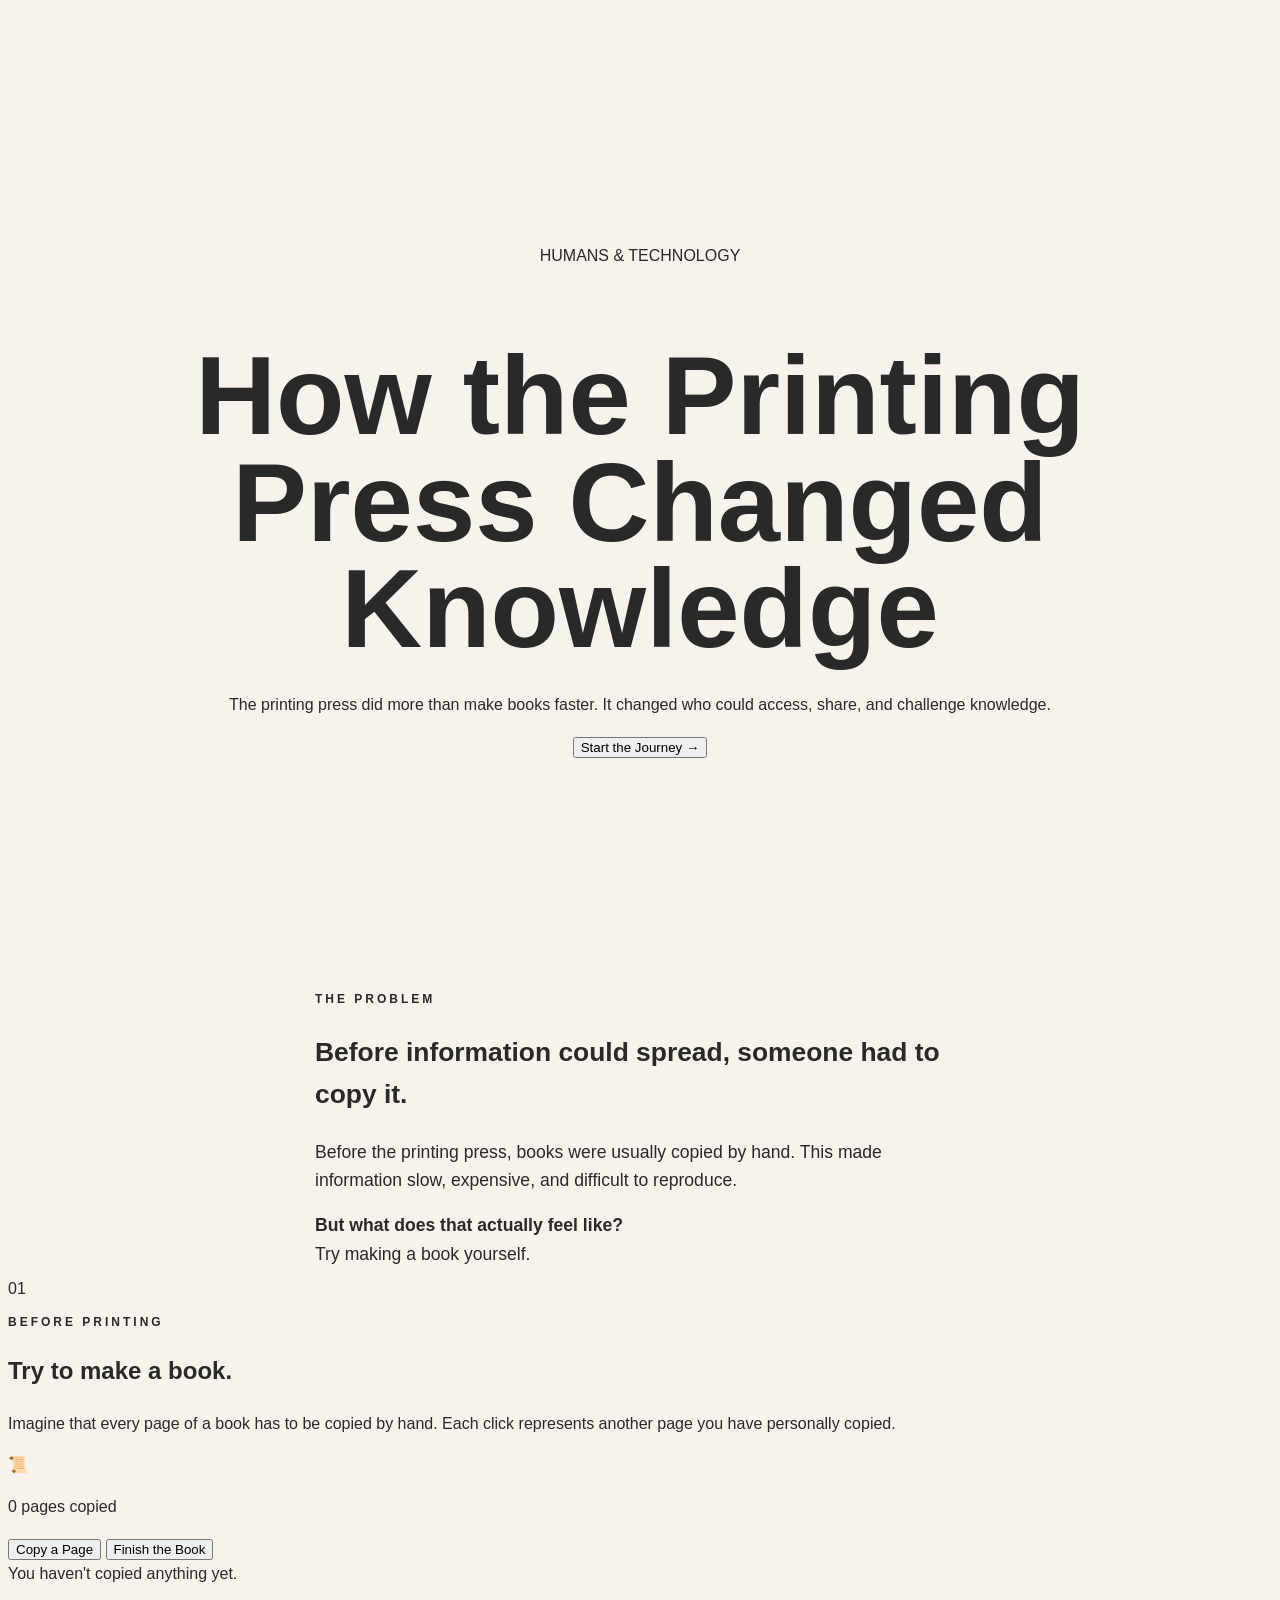
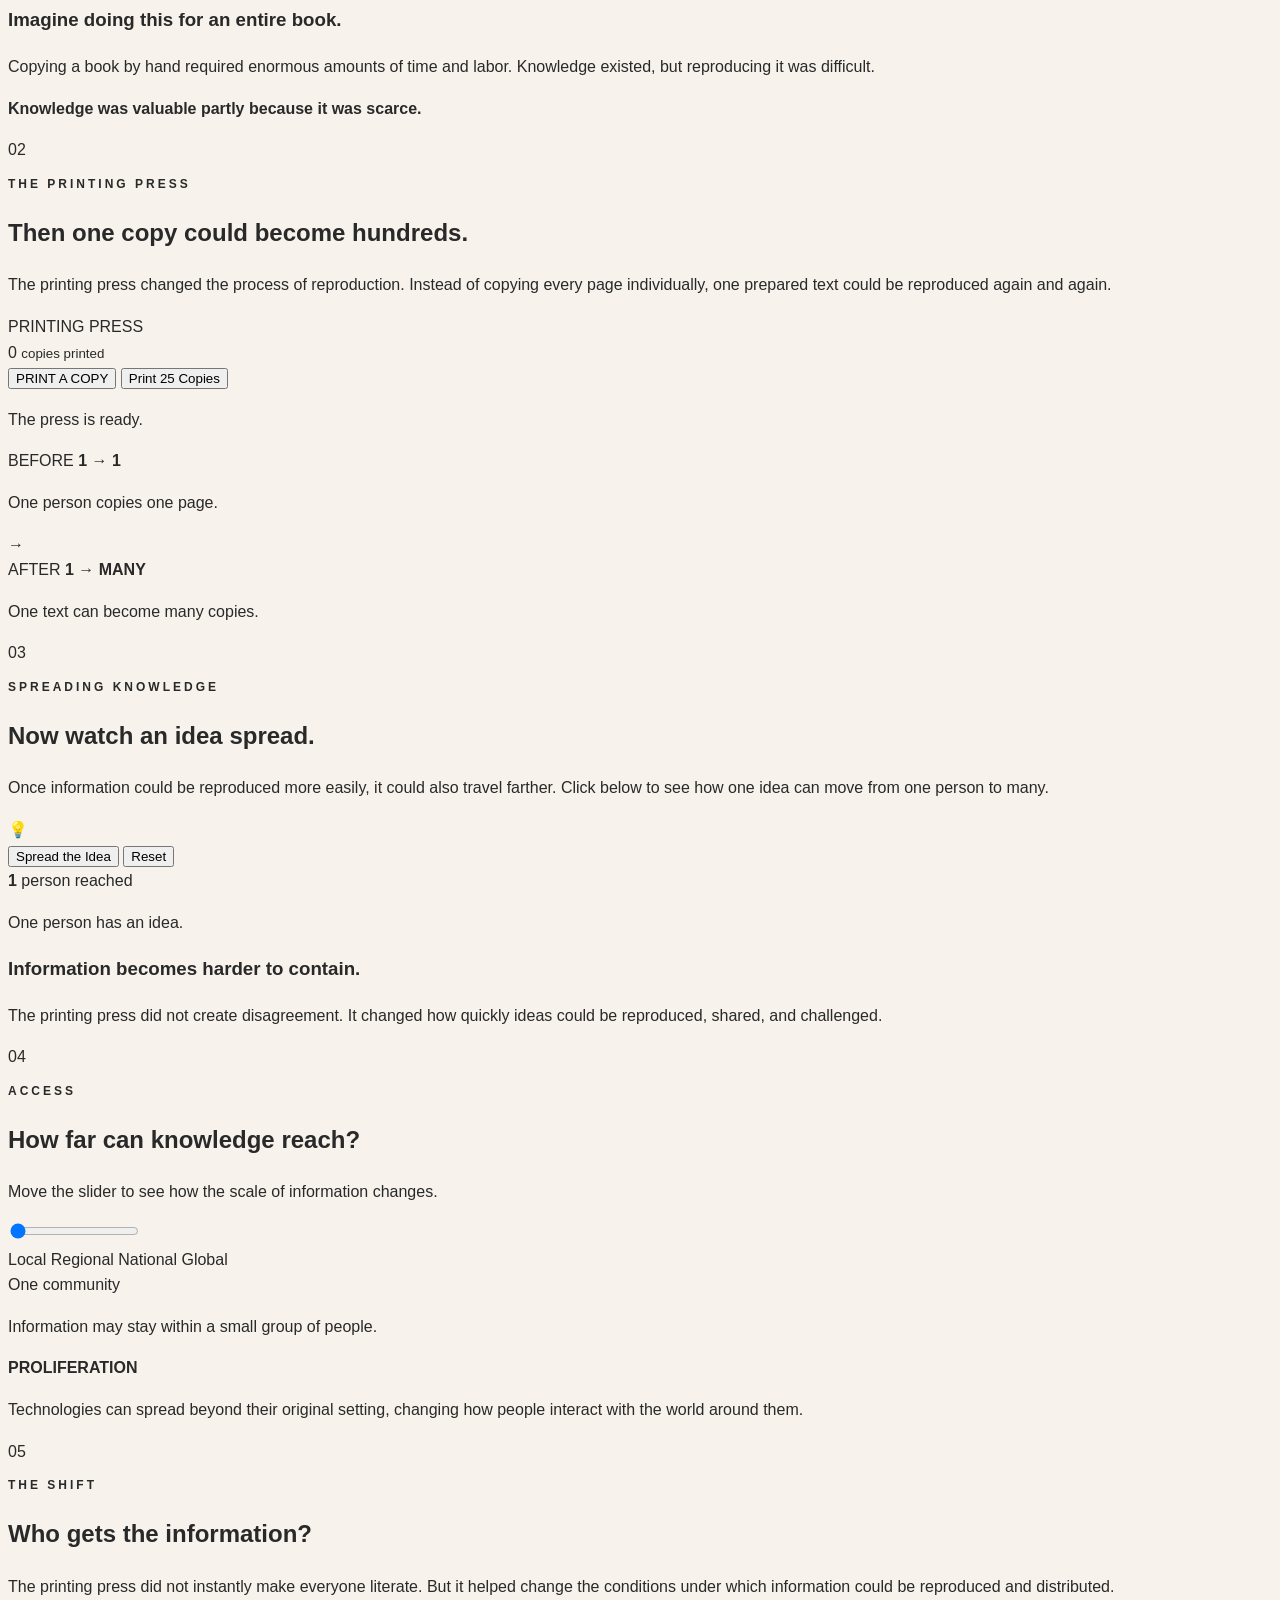
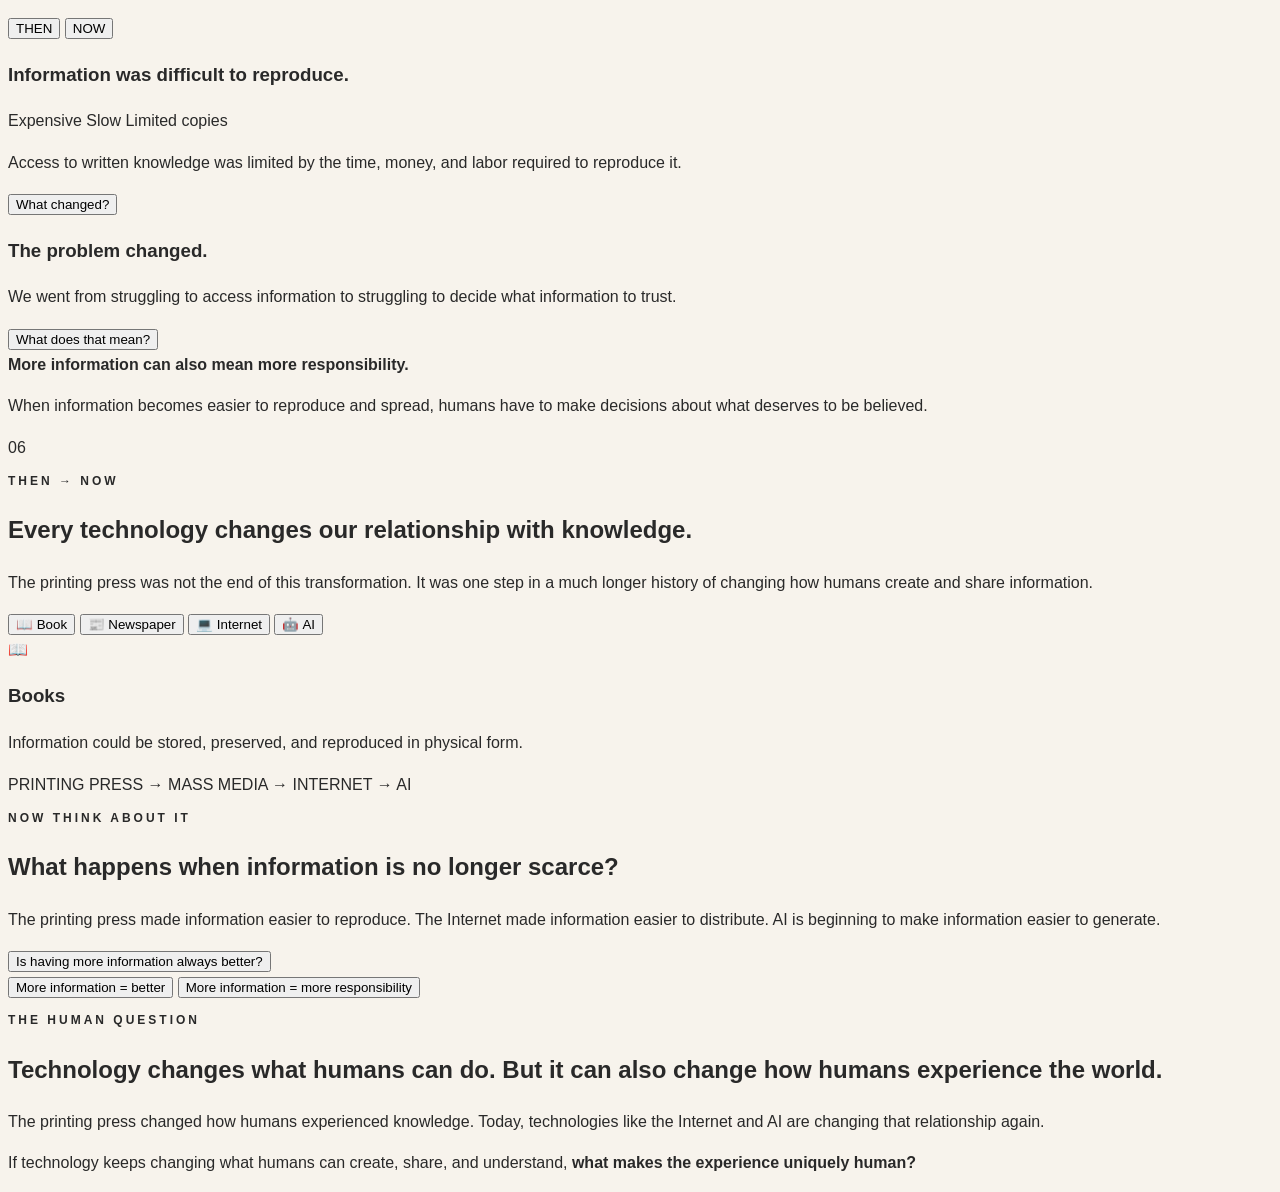
==== infographic.html @ 80170dbd "Add files via upload" ====
<!DOCTYPE html>
<html lang="en">
<head>
    <meta charset="UTF-8">
    <meta name="viewport" content="width=device-width, initial-scale=1.0">

    <title>How the Printing Press Changed Knowledge</title>

    <link rel="stylesheet" href="style.css">
</head>

<body>

    <div class="progress-container">
        <div id="progressBar"></div>
    </div>


    <header class="hero">
        <div class="hero-content">
            <p class="eyebrow">HUMANS & TECHNOLOGY</p>

            <h1>How the Printing Press Changed Knowledge</h1>

            <p class="hero-subtitle">
                The printing press did more than make books faster.
                It changed who could access, share, and challenge knowledge.
            </p>

            <button class="primary-button" onclick="startJourney()">
                Start the Journey →
            </button>
        </div>
    </header>


    <section class="intro" id="journey">
        <p class="section-label">THE PROBLEM</p>

        <h2>Before information could spread, someone had to copy it.</h2>

        <p>
            Before the printing press, books were usually copied by hand.
            This made information slow, expensive, and difficult to reproduce.
        </p>

        <div class="intro-question">
            <strong>But what does that actually feel like?</strong>
            <br>
            Try making a book yourself.
        </div>
    </section>


    <section class="experience-section">
        <div class="section-number">01</div>

        <div class="section-content">
            <p class="section-label">BEFORE PRINTING</p>

            <h2>Try to make a book.</h2>

            <p>
                Imagine that every page of a book has to be copied by hand.
                Each click represents another page you have personally copied.
            </p>

            <div class="copy-experience">

                <div class="book-display">
                    <div id="bookPages" class="book-pages">
                        <span class="page-placeholder">📜</span>
                    </div>

                    <p id="pageCount">0 pages copied</p>
                </div>

                <div class="experience-controls">
                    <button class="action-button" onclick="copyPage()">
                        Copy a Page
                    </button>

                    <button class="secondary-button" onclick="finishBook()">
                        Finish the Book
                    </button>
                </div>

                <div id="copyMessage" class="interaction-message">
                    You haven't copied anything yet.
                </div>

            </div>

            <div id="bookFinished" class="hidden reveal-box">
                <h3>Imagine doing this for an entire book.</h3>

                <p>
                    Copying a book by hand required enormous amounts of
                    time and labor. Knowledge existed, but reproducing it
                    was difficult.
                </p>

                <p class="highlight">
                    <strong>Knowledge was valuable partly because it was scarce.</strong>
                </p>
            </div>
        </div>
    </section>


    <section class="experience-section alternate">
        <div class="section-number">02</div>

        <div class="section-content">
            <p class="section-label">THE PRINTING PRESS</p>

            <h2>Then one copy could become hundreds.</h2>

            <p>
                The printing press changed the process of reproduction.
                Instead of copying every page individually, one prepared
                text could be reproduced again and again.
            </p>

            <div class="printing-experience">

                <div class="printing-press">
                    <div class="press-top">PRINTING PRESS</div>

                    <div id="printedPages" class="printed-pages">
                    </div>

                    <div class="press-bottom"></div>
                </div>

                <div class="print-counter">
                    <span id="printCount">0</span>
                    <small>copies printed</small>
                </div>

                <button class="action-button large-button" onclick="printCopy()">
                    PRINT A COPY
                </button>

                <button class="secondary-button" onclick="printMany()">
                    Print 25 Copies
                </button>

                <p id="printMessage" class="interaction-message">
                    The press is ready.
                </p>

            </div>

            <div class="comparison">

                <div class="comparison-card">
                    <span>BEFORE</span>
                    <strong>1 → 1</strong>
                    <p>One person copies one page.</p>
                </div>

                <div class="comparison-arrow">→</div>

                <div class="comparison-card">
                    <span>AFTER</span>
                    <strong>1 → MANY</strong>
                    <p>One text can become many copies.</p>
                </div>

            </div>
        </div>
    </section>


    <section class="experience-section">
        <div class="section-number">03</div>

        <div class="section-content">
            <p class="section-label">SPREADING KNOWLEDGE</p>

            <h2>Now watch an idea spread.</h2>

            <p>
                Once information could be reproduced more easily, it could
                also travel farther. Click below to see how one idea can
                move from one person to many.
            </p>

            <div class="network-experience">

                <div id="ideaNetwork" class="idea-network">
                    <div class="person main-person">💡</div>
                </div>

                <button class="action-button" onclick="spreadIdea()">
                    Spread the Idea
                </button>

                <button class="secondary-button" onclick="resetNetwork()">
                    Reset
                </button>

                <div class="spread-status">
                    <strong id="peopleReached">1</strong>
                    <span>person reached</span>
                </div>

                <p id="spreadMessage" class="interaction-message">
                    One person has an idea.
                </p>

            </div>

            <div id="spreadConclusion" class="reveal-box hidden">
                <h3>Information becomes harder to contain.</h3>

                <p>
                    The printing press did not create disagreement.
                    It changed how quickly ideas could be reproduced,
                    shared, and challenged.
                </p>
            </div>
        </div>
    </section>


    <section class="experience-section alternate">
        <div class="section-number">04</div>

        <div class="section-content">
            <p class="section-label">ACCESS</p>

            <h2>How far can knowledge reach?</h2>

            <p>
                Move the slider to see how the scale of information changes.
            </p>

            <div class="access-experience">

                <div class="access-scale">
                    <div id="accessPeople" class="access-people">
                    </div>
                </div>

                <input
                    type="range"
                    id="accessSlider"
                    min="1"
                    max="4"
                    value="1"
                    oninput="changeAccess(this.value)"
                >

                <div class="slider-labels">
                    <span>Local</span>
                    <span>Regional</span>
                    <span>National</span>
                    <span>Global</span>
                </div>

                <div class="access-result">
                    <span id="accessTitle">One community</span>

                    <p id="accessDescription">
                        Information may stay within a small group of people.
                    </p>
                </div>

            </div>

            <div class="course-connection">
                <p>
                    <strong>PROLIFERATION</strong>
                </p>

                <p>
                    Technologies can spread beyond their original setting,
                    changing how people interact with the world around them.
                </p>
            </div>
        </div>
    </section>


    <section class="experience-section">
        <div class="section-number">05</div>

        <div class="section-content">
            <p class="section-label">THE SHIFT</p>

            <h2>Who gets the information?</h2>

            <p>
                The printing press did not instantly make everyone literate.
                But it helped change the conditions under which information
                could be reproduced and distributed.
            </p>

            <div class="then-now">

                <div class="toggle-buttons">
                    <button
                        id="thenButton"
                        class="toggle-button active"
                        onclick="showInformation('then')">
                        THEN
                    </button>

                    <button
                        id="nowButton"
                        class="toggle-button"
                        onclick="showInformation('now')">
                        NOW
                    </button>
                </div>

                <div id="informationDisplay" class="information-display">
                    <div class="info-icon"></div>

                    <h3>Information was difficult to reproduce.</h3>

                    <div class="info-points">
                        <span>Expensive</span>
                        <span>Slow</span>
                        <span>Limited copies</span>
                    </div>

                    <p>
                        Access to written knowledge was limited by the time,
                        money, and labor required to reproduce it.
                    </p>
                </div>

                <button
                    class="question-button"
                    onclick="revealInformationQuestion()">
                    What changed?
                </button>

                <div id="informationQuestion" class="hidden reveal-box">
                    <h3>The problem changed.</h3>

                    <p>
                        We went from struggling to access information
                        to struggling to decide what information to trust.
                    </p>

                    <button
                        class="secondary-button"
                        onclick="showResponsibility()">
                        What does that mean?
                    </button>
                </div>

                <div id="responsibilityMessage" class="hidden responsibility-box">
                    <strong>More information can also mean more responsibility.</strong>

                    <p>
                        When information becomes easier to reproduce and
                        spread, humans have to make decisions about what
                        deserves to be believed.
                    </p>
                </div>

            </div>
        </div>
    </section>


    <section class="experience-section alternate">
        <div class="section-number">06</div>

        <div class="section-content">
            <p class="section-label">THEN → NOW</p>

            <h2>Every technology changes our relationship with knowledge.</h2>

            <p>
                The printing press was not the end of this transformation.
                It was one step in a much longer history of changing how
                humans create and share information.
            </p>

            <div class="technology-selector">

                <button
                    class="technology-button active"
                    onclick="selectTechnology('book', this)">
                    📖
                    <span>Book</span>
                </button>

                <button
                    class="technology-button"
                    onclick="selectTechnology('newspaper', this)">
                    📰
                    <span>Newspaper</span>
                </button>

                <button
                    class="technology-button"
                    onclick="selectTechnology('internet', this)">
                    💻
                    <span>Internet</span>
                </button>

                <button
                    class="technology-button"
                    onclick="selectTechnology('ai', this)">
                    🤖
                    <span>AI</span>
                </button>

            </div>

            <div id="technologyDisplay" class="technology-display">

                <div class="technology-icon">📖</div>

                <h3>Books</h3>

                <p>
                    Information could be stored, preserved, and reproduced
                    in physical form.
                </p>

            </div>

            <div class="technology-timeline">
                <span>PRINTING PRESS</span>
                <span>→</span>
                <span>MASS MEDIA</span>
                <span>→</span>
                <span>INTERNET</span>
                <span>→</span>
                <span>AI</span>
            </div>

        </div>
    </section>


    <section class="final-section">

        <div class="final-content">

            <p class="section-label">NOW THINK ABOUT IT</p>

            <h2>What happens when information is no longer scarce?</h2>

            <p>
                The printing press made information easier to reproduce.
                The Internet made information easier to distribute.
                AI is beginning to make information easier to generate.
            </p>

            <button
                id="thinkButton"
                class="primary-button"
                onclick="revealFinalQuestion()">
                Is having more information always better?
            </button>

            <div id="finalQuestion" class="hidden final-question">

                <div class="final-options">

                    <button onclick="chooseAnswer('more')">
                        More information = better
                    </button>

                    <button onclick="chooseAnswer('responsibility')">
                        More information = more responsibility
                    </button>

                </div>

                <div id="finalResponse" class="hidden final-response">
                </div>

            </div>

        </div>

    </section>

    <section class="human-connection">

        <p class="section-label">THE HUMAN QUESTION</p>

        <h2>
            Technology changes what humans can do.
            But it can also change how humans experience the world.
        </h2>

        <p>
            The printing press changed how humans experienced knowledge.
            Today, technologies like the Internet and AI are changing that
            relationship again.
        </p>

        <p class="big-question">
            If technology keeps changing what humans can create, share,
            and understand, <strong>what makes the experience uniquely human?</strong>
        </p>

    </section>

    <script src="script.js"></script>

</body>
</html>
---- style.css ----
css
* {
    box-sizing: border-box;
    margin: 0;
    padding: 0;
}

html {
    scroll-behavior: smooth;
}

body {
    font-family: Arial, Helvetica, sans-serif;
    background: #f7f3ec;
    color: #292929;
    line-height: 1.6;
}

header {
    min-height: 90vh;
    padding: 80px 10%;
    display: flex;
    flex-direction: column;
    justify-content: center;
    text-align: center;
}

.course {
    font-size: 0.75rem;
    letter-spacing: 3px;
    font-weight: bold;
    margin-bottom: 25px;
}

header h1 {
    font-size: clamp(3.5rem, 9vw, 7rem);
    line-height: 0.95;
    margin-bottom: 30px;
}

.intro {
    max-width: 650px;
    margin: 8px auto;
    font-size: 1.1rem;
}

.keywords {
    margin-top: 35px;
    display: flex;
    justify-content: center;
    flex-wrap: wrap;
    gap: 10px;
}

.keywords span {
    border: 1px solid #292929;
    padding: 7px 15px;
    border-radius: 20px;
    font-size: 0.85rem;
}

.about {
    background: #e9e2d6;
    padding: 120px 10%;
}

.about-text {
    max-width: 850px;
    margin: auto;
}

.section-label {
    font-size: 0.75rem;
    letter-spacing: 3px;
    font-weight: bold;
    margin-bottom: 20px;
}

.about h2 {
    font-size: clamp(2.5rem, 6vw, 5rem);
    line-height: 1;
    margin-bottom: 35px;
}

.about p:not(.section-label) {
    max-width: 700px;
    margin-bottom: 20px;
    font-size: 1.1rem;
}


.artifact {
    padding: 140px 10%;
    text-align: center;
}

.artifact h2 {
    font-size: clamp(2.5rem, 6vw, 5rem);
    margin-bottom: 25px;
}

.artifact-description {
    max-width: 700px;
    margin: 0 auto 40px;
    font-size: 1.1rem;
}
.artifact > p:not(.section-label) {
    margin-bottom: 25px;
}

.artifact-button {
    display: inline-block;
    background: #292929;
    color: white;
    text-decoration: none;
    padding: 15px 28px;
    border-radius: 30px;
    transition: transform 0.2s;
}

.artifact-button:hover {
    transform: translateY(-3px);
}

@media (max-width: 600px) {

    header {
        padding: 60px 25px;
    }

    .about,
    .artifact {
        padding: 90px 25px;
    }

}
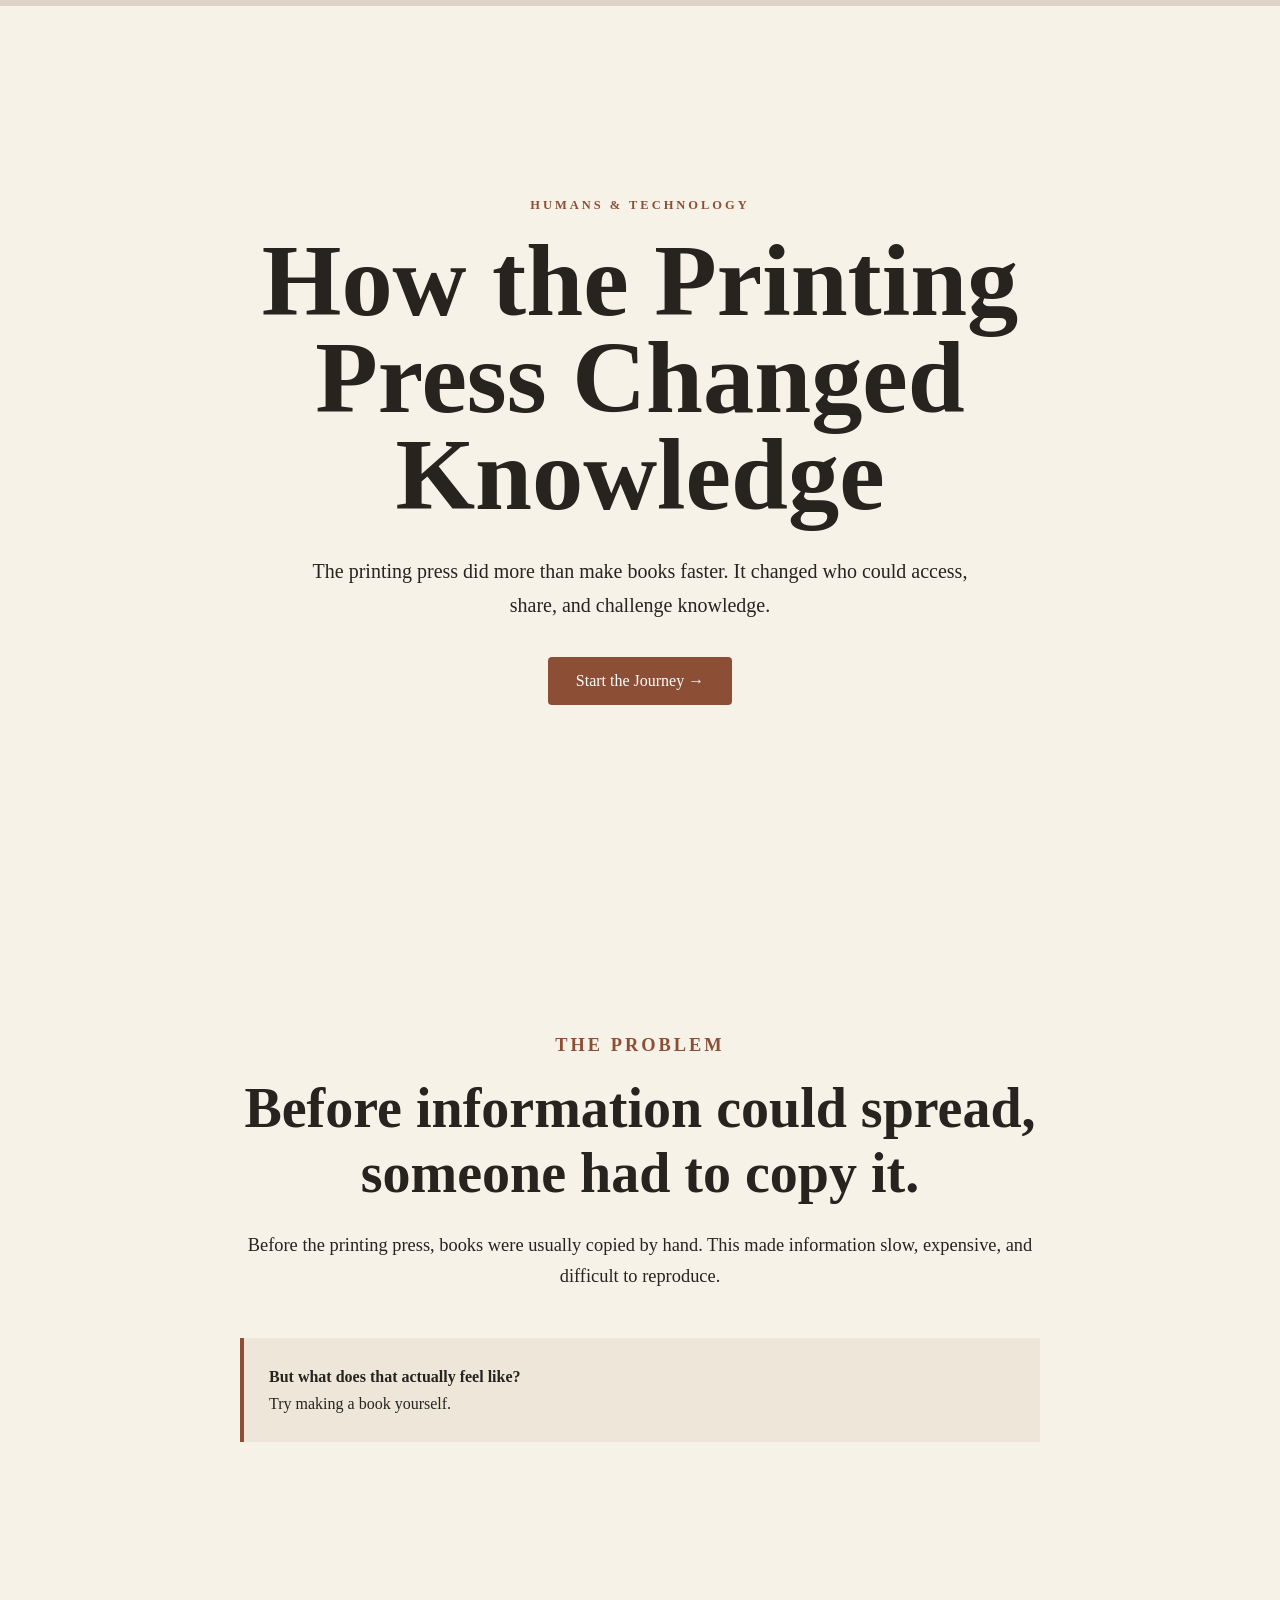
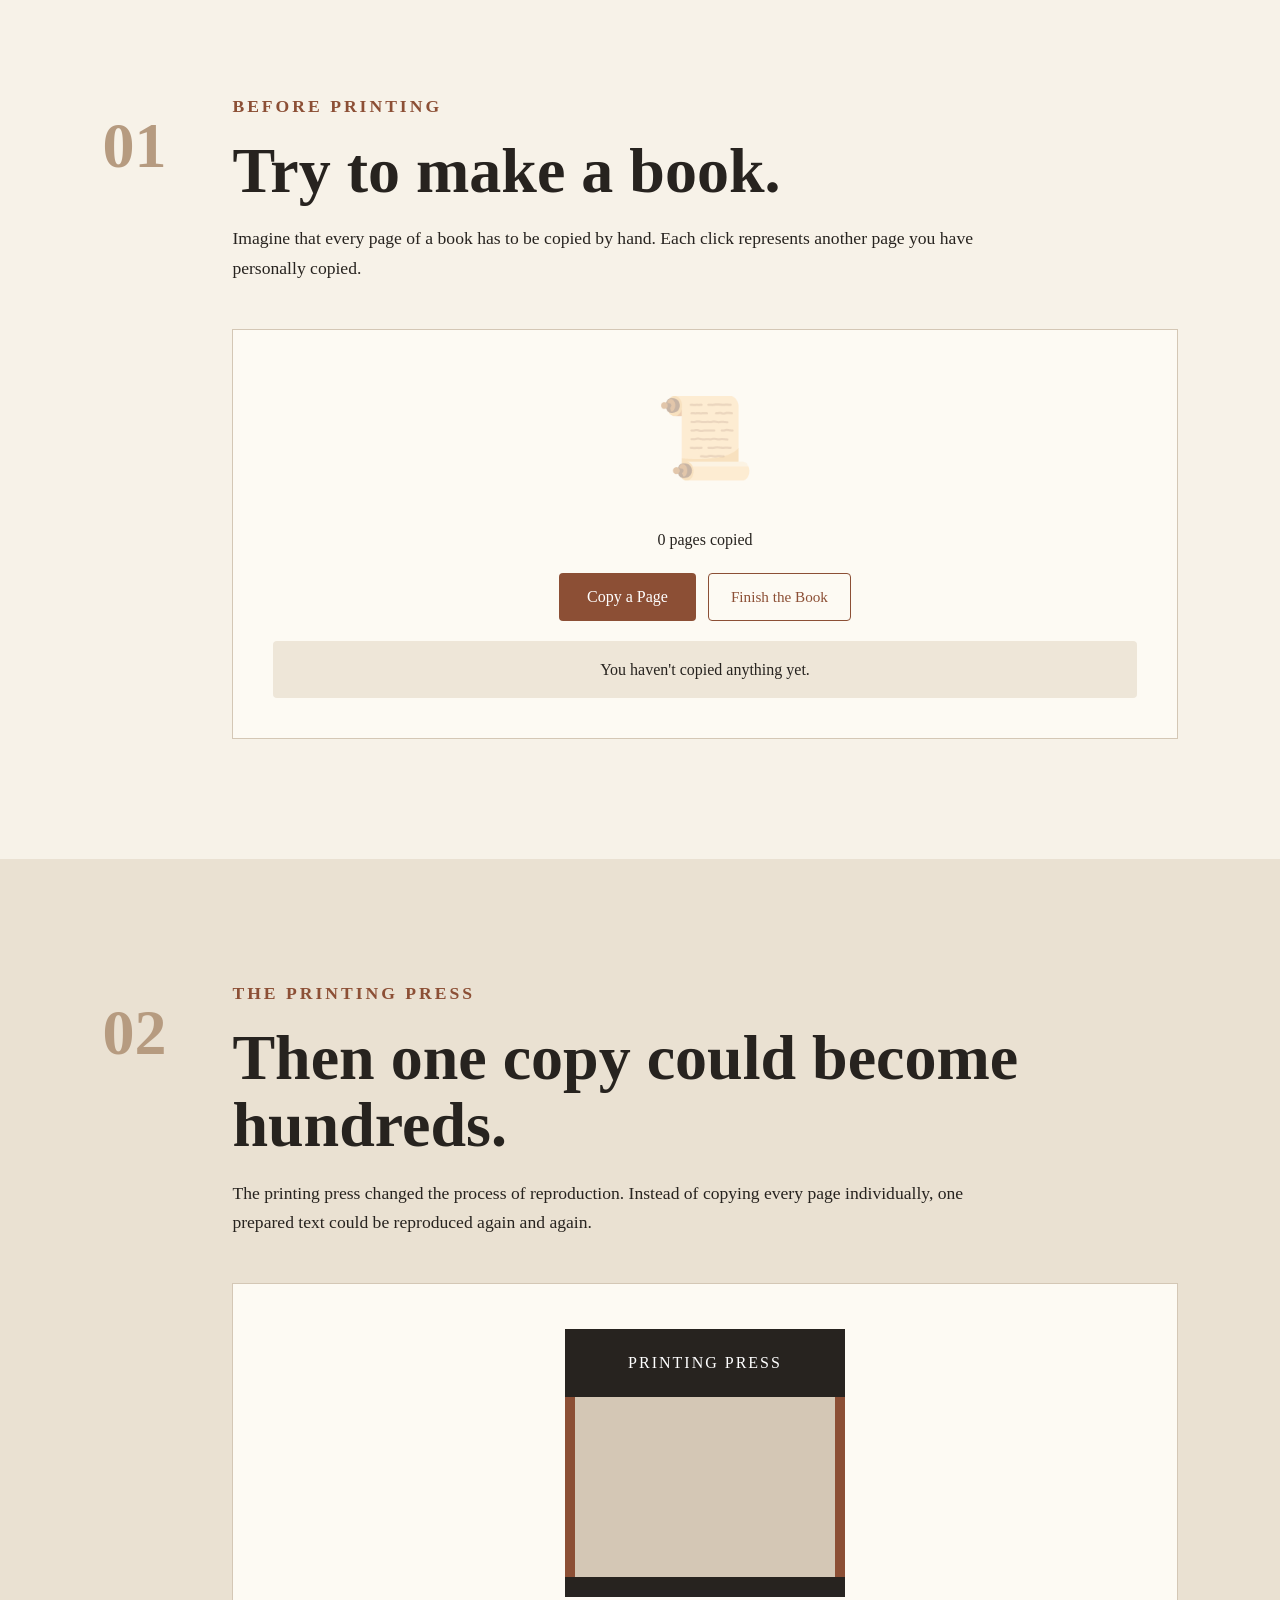
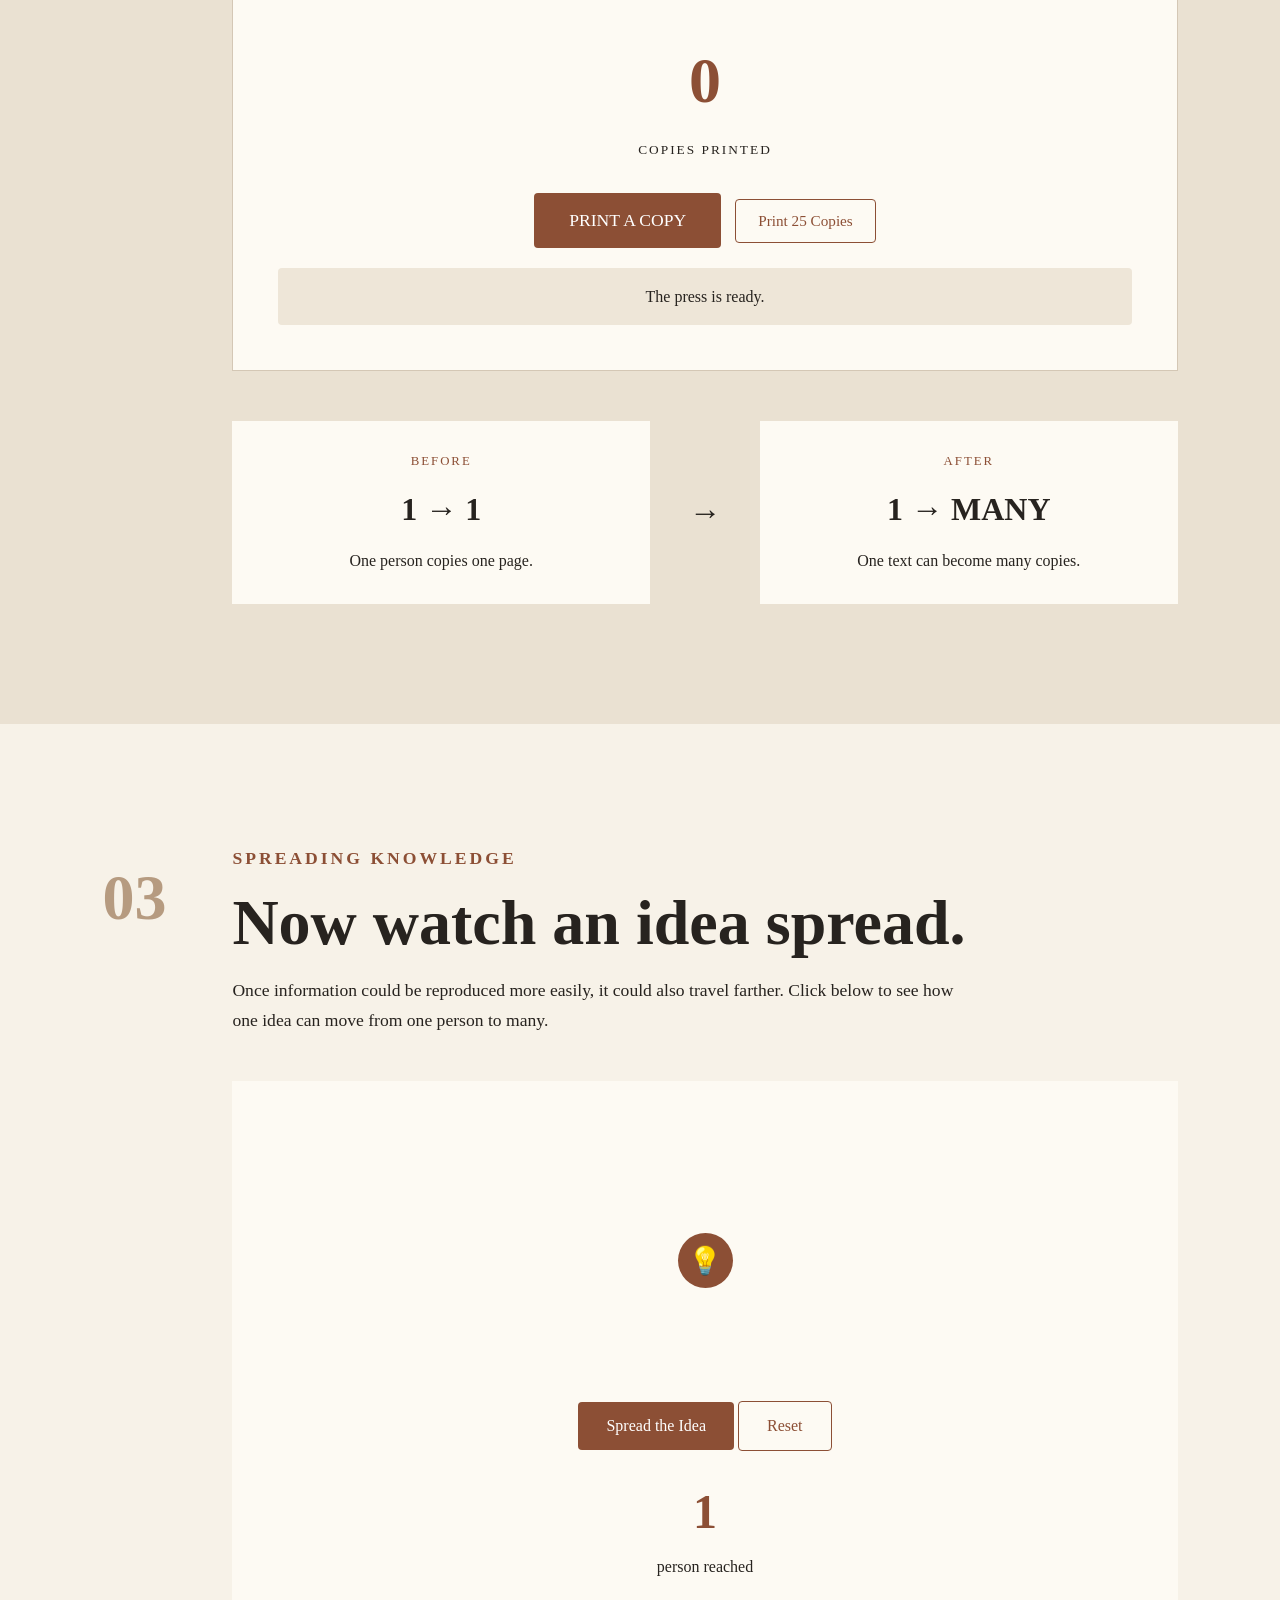
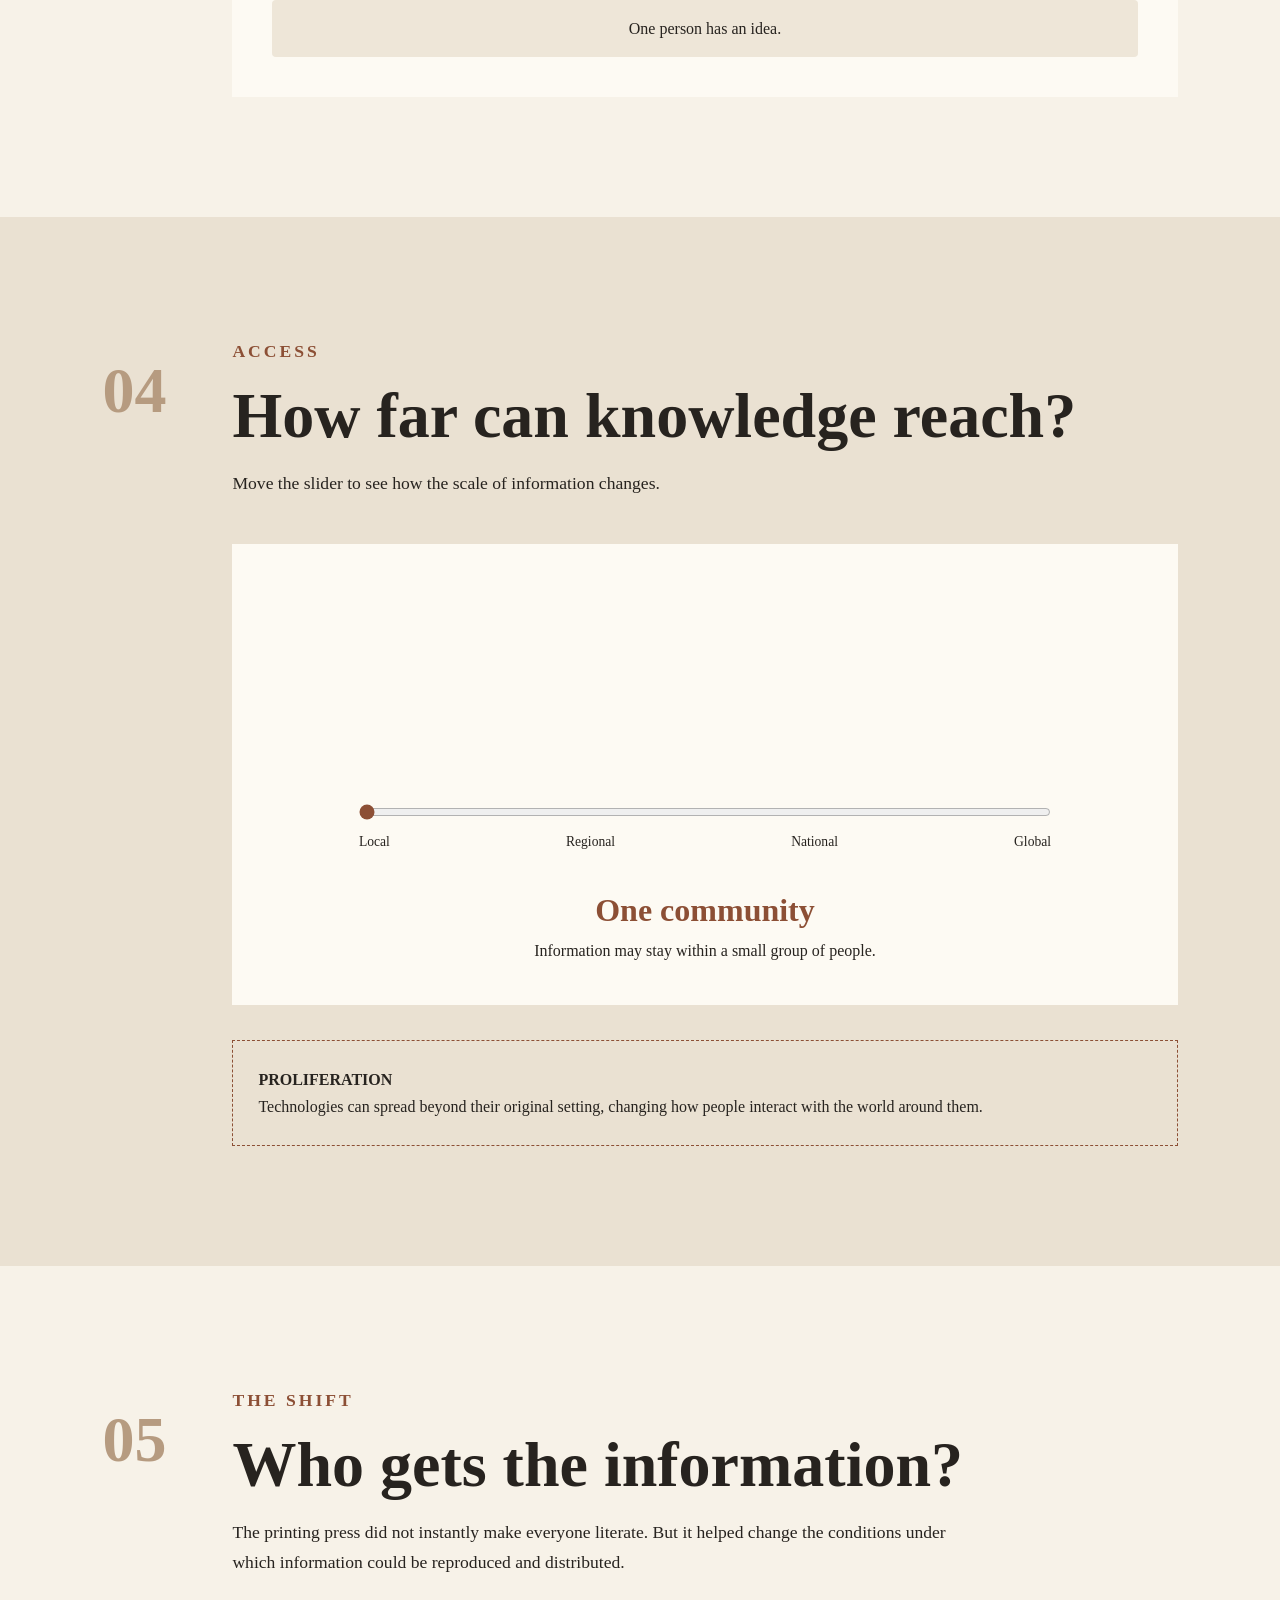
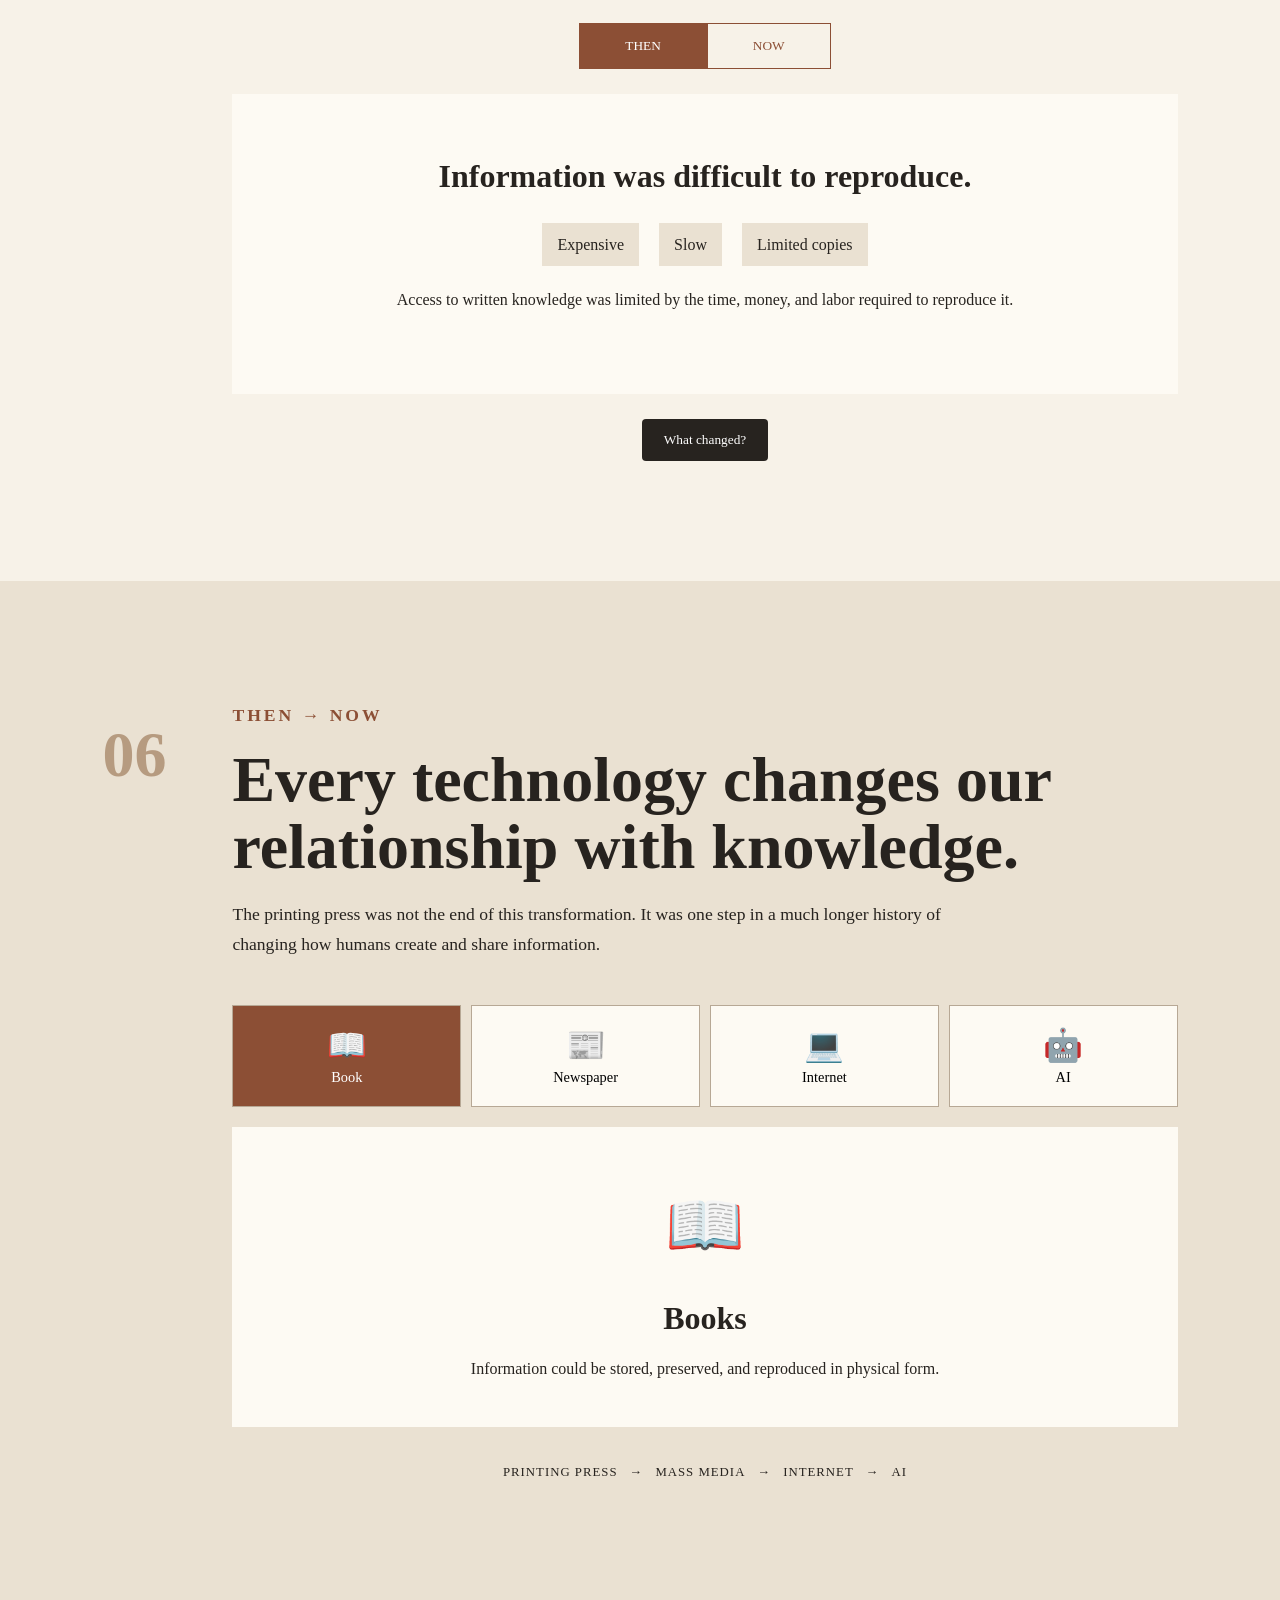
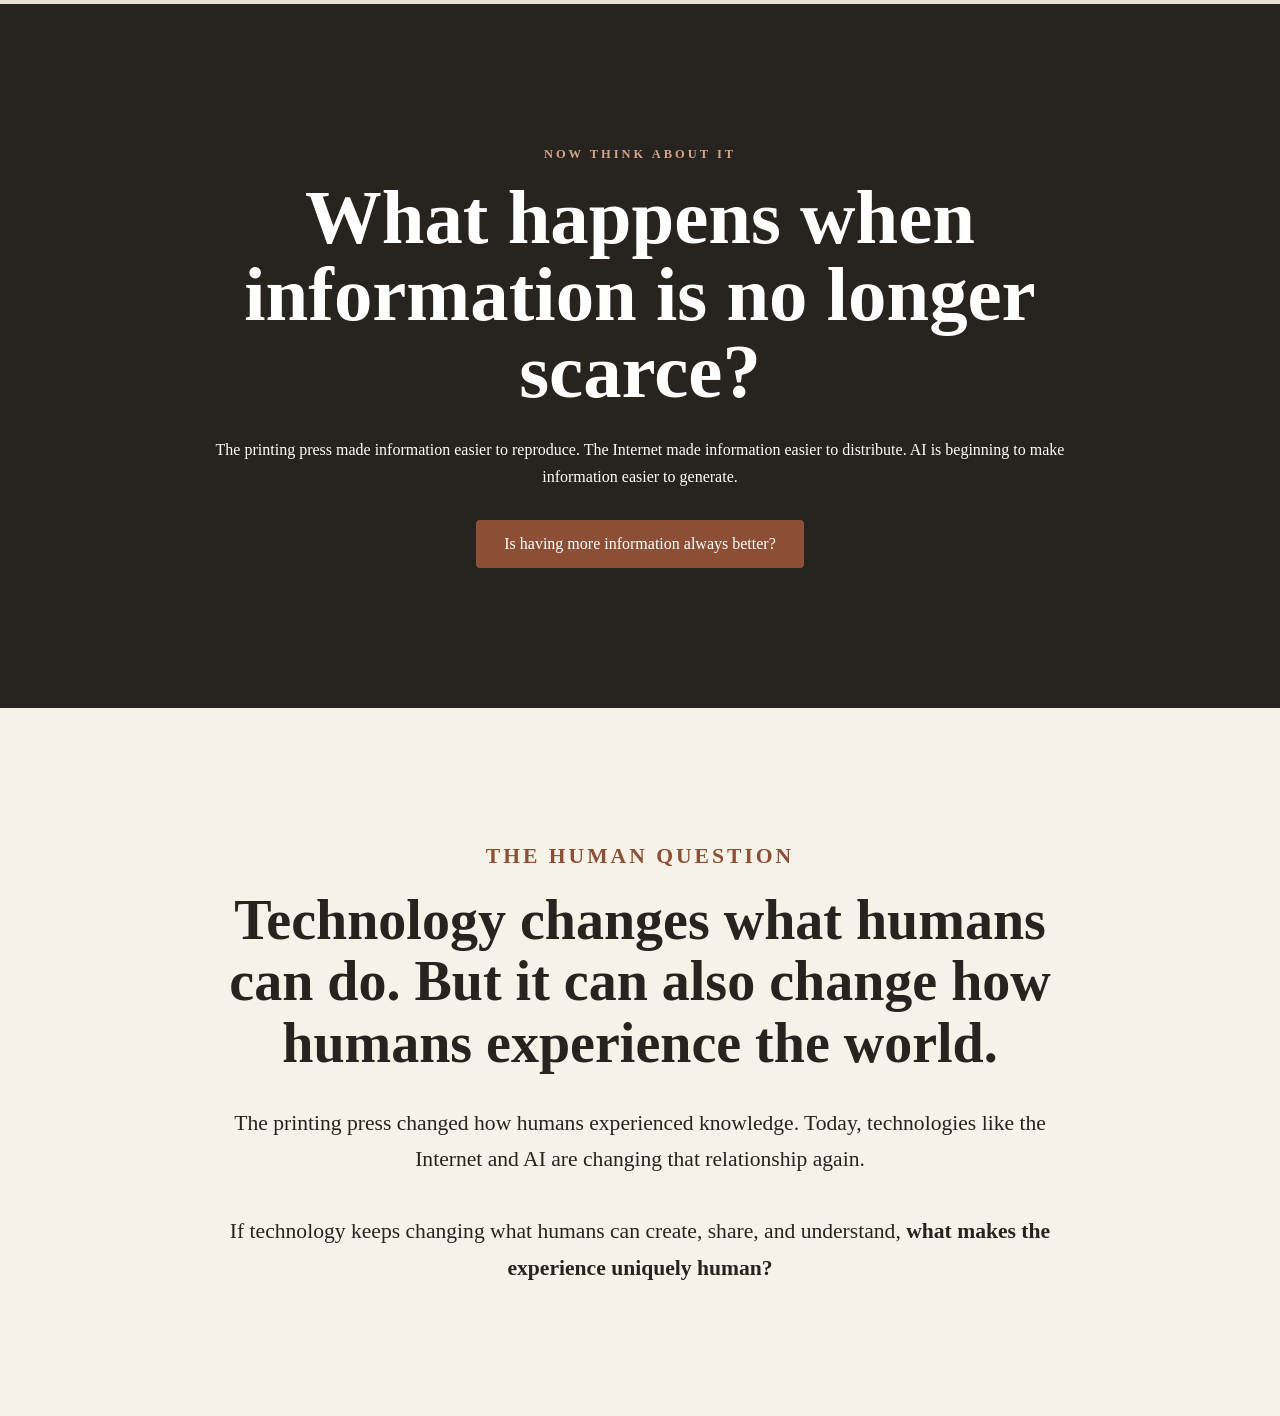
==== commit ae2db7df: "Update infographic.html" ====
--- a/infographic.html
+++ b/infographic.html
@@ -6,7 +6,7 @@
 
     <title>How the Printing Press Changed Knowledge</title>
 
-    <link rel="stylesheet" href="style.css">
+    <link rel="stylesheet" href="infographic_style.css">
 </head>
 
 <body>
--- a/infographic_style.css
+++ b/infographic_style.css
@@ -0,0 +1,754 @@
+
+* {
+    box-sizing: border-box;
+    margin: 0;
+    padding: 0;
+}
+
+html {
+    scroll-behavior: smooth;
+}
+
+body {
+    font-family: Georgia, "Times New Roman", serif;
+    background: #f7f2e8;
+    color: #27231f;
+    line-height: 1.7;
+}
+
+button,
+input {
+    font-family: inherit;
+}
+
+button {
+    cursor: pointer;
+}
+
+.hidden {
+    display: none !important;
+}
+
+
+.progress-container {
+    position: fixed;
+    top: 0;
+    left: 0;
+    width: 100%;
+    height: 6px;
+    background: #ddd4c5;
+    z-index: 1000;
+}
+
+#progressBar {
+    height: 100%;
+    width: 0%;
+    background: #8c4f35;
+}
+
+
+
+.hero {
+    min-height: 100vh;
+    display: flex;
+    justify-content: center;
+    align-items: center;
+    text-align: center;
+    padding: 60px 20px;
+
+    background:
+        linear-gradient(
+            rgba(247, 242, 232, 0.92),
+            rgba(247, 242, 232, 0.92)
+        ),
+        repeating-linear-gradient(
+            0deg,
+            transparent,
+            transparent 3px,
+            rgba(80, 60, 40, 0.04) 4px
+        );
+}
+
+.hero-content {
+    max-width: 900px;
+}
+
+.eyebrow,
+.section-label {
+    text-transform: uppercase;
+    letter-spacing: 3px;
+    font-size: 0.78rem;
+    font-weight: bold;
+    color: #8c4f35;
+    margin-bottom: 15px;
+}
+
+.hero h1 {
+    font-size: clamp(3rem, 8vw, 6.5rem);
+    line-height: 0.95;
+    margin-bottom: 30px;
+}
+
+.hero-subtitle {
+    max-width: 700px;
+    margin: 0 auto 35px;
+    font-size: 1.25rem;
+}
+
+
+.primary-button,
+.action-button {
+    border: none;
+    background: #8c4f35;
+    color: white;
+    padding: 15px 28px;
+    border-radius: 4px;
+    font-size: 1rem;
+    transition: 0.2s ease;
+}
+
+.primary-button:hover,
+.action-button:hover {
+    transform: translateY(-3px);
+    background: #6f3e2a;
+}
+
+.secondary-button {
+    border: 1px solid #8c4f35;
+    background: transparent;
+    color: #8c4f35;
+    padding: 12px 22px;
+    border-radius: 4px;
+    font-size: 0.95rem;
+    transition: 0.2s ease;
+}
+
+.secondary-button:hover {
+    background: #8c4f35;
+    color: white;
+}
+
+.question-button {
+    border: none;
+    background: #27231f;
+    color: white;
+    padding: 13px 22px;
+    border-radius: 4px;
+    margin-top: 25px;
+}
+
+.large-button {
+    font-size: 1.1rem;
+    padding: 17px 35px;
+}
+
+
+.intro {
+    max-width: 850px;
+    margin: auto;
+    padding: 130px 25px;
+    text-align: center;
+}
+
+.intro h2 {
+    font-size: clamp(2rem, 5vw, 3.5rem);
+    line-height: 1.15;
+    margin-bottom: 25px;
+}
+
+.intro > p {
+    font-size: 1.15rem;
+}
+
+.intro-question {
+    margin-top: 45px;
+    padding: 25px;
+    border-left: 4px solid #8c4f35;
+    background: #eee6d8;
+    text-align: left;
+}
+
+.experience-section {
+    padding: 120px 8%;
+    display: grid;
+    grid-template-columns: 100px 1fr;
+    gap: 30px;
+}
+
+.experience-section.alternate {
+    background: #eae1d2;
+}
+
+.section-number {
+    font-size: 4rem;
+    color: #b69b80;
+    font-weight: bold;
+}
+
+.section-content {
+    max-width: 1000px;
+}
+
+.section-content h2 {
+    font-size: clamp(2.2rem, 5vw, 4rem);
+    line-height: 1.05;
+    margin-bottom: 20px;
+}
+
+.section-content > p {
+    max-width: 750px;
+    font-size: 1.1rem;
+}
+
+
+.interaction-message {
+    margin-top: 20px;
+    padding: 15px;
+    background: #eee6d8;
+    border-radius: 4px;
+    min-height: 55px;
+}
+
+
+.copy-experience {
+    margin-top: 45px;
+    padding: 40px;
+    background: #fdfaf3;
+    border: 1px solid #d4c7b5;
+    text-align: center;
+}
+
+.book-display {
+    min-height: 180px;
+    display: flex;
+    flex-direction: column;
+    justify-content: center;
+    align-items: center;
+}
+
+.book-pages {
+    display: flex;
+    flex-wrap: wrap;
+    justify-content: center;
+    gap: 5px;
+    max-width: 600px;
+    margin-bottom: 20px;
+}
+
+.book-page {
+    width: 55px;
+    height: 70px;
+    background: #fff;
+    border: 1px solid #b7a895;
+    display: flex;
+    justify-content: center;
+    align-items: center;
+    animation: appear 0.25s ease;
+}
+
+.page-placeholder {
+    font-size: 5rem;
+    opacity: 0.4;
+}
+
+.experience-controls {
+    display: flex;
+    justify-content: center;
+    flex-wrap: wrap;
+    gap: 12px;
+    margin-top: 20px;
+}
+
+.reveal-box {
+    margin-top: 30px;
+    padding: 30px;
+    background: #eee6d8;
+    border-left: 5px solid #8c4f35;
+}
+
+.reveal-box h3 {
+    font-size: 1.6rem;
+    margin-bottom: 10px;
+}
+
+.highlight {
+    margin-top: 15px;
+}
+
+
+
+.printing-experience {
+    margin-top: 45px;
+    padding: 45px;
+    background: #fdfaf3;
+    text-align: center;
+    border: 1px solid #d4c7b5;
+}
+
+.printing-press {
+    margin: auto;
+    width: 280px;
+}
+
+.press-top {
+    padding: 20px;
+    background: #27231f;
+    color: white;
+    letter-spacing: 2px;
+}
+
+.printed-pages {
+    min-height: 180px;
+    padding: 20px;
+    display: flex;
+    flex-wrap: wrap;
+    justify-content: center;
+    align-content: center;
+    gap: 5px;
+    border-left: 10px solid #8c4f35;
+    border-right: 10px solid #8c4f35;
+    background: #d4c7b5;
+}
+
+.printed-page {
+    width: 35px;
+    height: 45px;
+    background: white;
+    border: 1px solid #b7a895;
+    animation: appear 0.2s ease;
+}
+
+.press-bottom {
+    height: 20px;
+    background: #27231f;
+}
+
+.print-counter {
+    margin: 30px 0;
+}
+
+.print-counter span {
+    display: block;
+    font-size: 4rem;
+    font-weight: bold;
+    color: #8c4f35;
+}
+
+.print-counter small {
+    text-transform: uppercase;
+    letter-spacing: 2px;
+}
+
+.printing-experience .secondary-button {
+    margin-left: 10px;
+}
+
+.comparison {
+    display: grid;
+    grid-template-columns: 1fr 80px 1fr;
+    align-items: center;
+    margin-top: 50px;
+    gap: 15px;
+}
+
+.comparison-card {
+    padding: 30px;
+    background: #fdfaf3;
+    text-align: center;
+}
+
+.comparison-card span {
+    display: block;
+    color: #8c4f35;
+    letter-spacing: 2px;
+    font-size: 0.8rem;
+}
+
+.comparison-card strong {
+    display: block;
+    font-size: 2rem;
+    margin: 10px 0;
+}
+
+.comparison-arrow {
+    text-align: center;
+    font-size: 2rem;
+}
+
+
+
+.network-experience {
+    margin-top: 45px;
+    padding: 40px;
+    background: #fdfaf3;
+    text-align: center;
+}
+
+.idea-network {
+    min-height: 280px;
+    position: relative;
+    display: flex;
+    flex-wrap: wrap;
+    justify-content: center;
+    align-content: center;
+    gap: 15px;
+    padding: 30px;
+}
+
+.person {
+    width: 55px;
+    height: 55px;
+    border-radius: 50%;
+    background: #eae1d2;
+    display: flex;
+    justify-content: center;
+    align-items: center;
+    font-size: 1.7rem;
+    animation: appear 0.4s ease;
+}
+
+.main-person {
+    background: #8c4f35;
+}
+
+
+.network-experience .secondary-button {
+    padding: 15px 28px;
+    font-size: 1rem;
+}
+
+.spread-status {
+    margin: 20px 0;
+}
+
+.spread-status strong {
+    font-size: 3rem;
+    color: #8c4f35;
+}
+
+.spread-status span {
+    display: block;
+}
+
+
+
+.access-experience {
+    margin-top: 45px;
+    padding: 40px;
+    background: #fdfaf3;
+    text-align: center;
+}
+
+.access-scale {
+    min-height: 190px;
+    display: flex;
+    justify-content: center;
+    align-items: center;
+}
+
+.access-people {
+    display: flex;
+    flex-wrap: wrap;
+    max-width: 700px;
+    justify-content: center;
+    gap: 8px;
+}
+
+.access-person {
+    font-size: 1.8rem;
+    animation: appear 0.2s ease;
+}
+
+input[type="range"] {
+    width: 80%;
+    margin: 30px 0 10px;
+    accent-color: #8c4f35;
+}
+
+.slider-labels {
+    display: flex;
+    justify-content: space-between;
+    width: 80%;
+    margin: auto;
+    font-size: 0.85rem;
+}
+
+.access-result {
+    margin-top: 30px;
+}
+
+.access-result span {
+    font-size: 2rem;
+    font-weight: bold;
+    color: #8c4f35;
+}
+
+.course-connection {
+    margin-top: 35px;
+    padding: 25px;
+    border: 1px dashed #8c4f35;
+}
+
+
+.then-now {
+    margin-top: 45px;
+    text-align: center;
+}
+
+.toggle-buttons {
+    display: flex;
+    justify-content: center;
+}
+
+.toggle-button {
+    padding: 14px 45px;
+    border: 1px solid #8c4f35;
+    background: transparent;
+    color: #8c4f35;
+}
+
+.toggle-button.active {
+    background: #8c4f35;
+    color: white;
+}
+
+.information-display {
+    margin-top: 25px;
+    padding: 45px;
+    background: #fdfaf3;
+    min-height: 300px;
+}
+
+.info-icon {
+    font-size: 4rem;
+    margin-bottom: 10px;
+}
+
+.information-display h3 {
+    font-size: 2rem;
+    margin-bottom: 20px;
+}
+
+.info-points {
+    display: flex;
+    justify-content: center;
+    flex-wrap: wrap;
+    gap: 20px;
+    margin: 20px 0;
+}
+
+.info-points span {
+    padding: 8px 15px;
+    background: #eae1d2;
+}
+
+.responsibility-box {
+    margin-top: 20px;
+    padding: 25px;
+    background: #8c4f35;
+    color: white;
+}
+
+.responsibility-box strong {
+    font-size: 1.3rem;
+}
+
+
+.technology-selector {
+    display: grid;
+    grid-template-columns: repeat(4, 1fr);
+    gap: 10px;
+    margin-top: 45px;
+}
+
+.technology-button {
+    border: 1px solid #b7a895;
+    background: #fdfaf3;
+    padding: 20px 10px;
+    font-size: 2rem;
+    transition: 0.2s ease;
+}
+
+.technology-button span {
+    display: block;
+    font-size: 0.9rem;
+    margin-top: 5px;
+}
+
+.technology-button:hover,
+.technology-button.active {
+    background: #8c4f35;
+    color: white;
+}
+
+.technology-display {
+    margin-top: 20px;
+    padding: 45px;
+    text-align: center;
+    background: #fdfaf3;
+    min-height: 250px;
+}
+
+.technology-icon {
+    font-size: 4rem;
+}
+
+.technology-display h3 {
+    font-size: 2rem;
+    margin: 10px 0;
+}
+
+.technology-timeline {
+    display: flex;
+    justify-content: center;
+    flex-wrap: wrap;
+    gap: 12px;
+    margin-top: 35px;
+    font-size: 0.8rem;
+    letter-spacing: 1px;
+}
+
+
+.final-section {
+    padding: 140px 25px;
+    background: #27231f;
+    color: white;
+    text-align: center;
+}
+
+.final-content {
+    max-width: 900px;
+    margin: auto;
+}
+
+.final-section .section-label {
+    color: #d6a68c;
+}
+
+
+.final-section #thinkButton {
+    margin-top: 30px;
+}
+
+.final-section h2 {
+    font-size: clamp(2.5rem, 6vw, 5rem);
+    line-height: 1;
+    margin-bottom: 25px;
+}
+
+.final-question {
+    margin-top: 45px;
+}
+
+.final-question h3 {
+    font-size: 2rem;
+    margin-bottom: 25px;
+}
+
+.final-options {
+    display: flex;
+    justify-content: center;
+    gap: 15px;
+    flex-wrap: wrap;
+}
+
+.final-options button {
+    padding: 15px 25px;
+    background: transparent;
+    color: white;
+    border: 1px solid #d6a68c;
+    border-radius: 4px;
+}
+
+.final-options button:hover {
+    background: #d6a68c;
+    color: #27231f;
+}
+
+.final-response {
+    margin-top: 30px;
+    padding: 25px;
+    border: 1px solid #d6a68c;
+    min-height: 80px;
+}
+
+
+
+.human-connection {
+    padding: 130px 25px;
+    max-width: 900px;
+    margin: auto;
+    text-align: center;
+}
+
+.human-connection h2 {
+    font-size: clamp(2rem, 5vw, 3.5rem);
+    line-height: 1.1;
+    margin-bottom: 30px;
+}
+
+.human-connection > p {
+    font-size: 1.35rem;
+}
+
+.big-question {
+    margin-top: 35px;
+}
+
+
+@keyframes appear {
+    from {
+        opacity: 0;
+        transform: scale(0.5);
+    }
+
+    to {
+        opacity: 1;
+        transform: scale(1);
+    }
+}
+
+
+@media (max-width: 700px) {
+
+    .experience-section {
+        grid-template-columns: 1fr;
+        padding: 90px 6%;
+    }
+
+    .section-number {
+        font-size: 2.5rem;
+    }
+
+    .comparison {
+        grid-template-columns: 1fr;
+    }
+
+    .comparison-arrow {
+        transform: rotate(90deg);
+    }
+
+    .technology-selector {
+        grid-template-columns: repeat(2, 1fr);
+    }
+
+    .slider-labels {
+        font-size: 0.7rem;
+    }
+
+    .printing-experience .secondary-button {
+        margin-left: 0;
+        margin-top: 10px;
+    }
+
+    .hero h1 {
+        font-size: 3.2rem;
+    }
+
+    .copy-experience,
+    .printing-experience,
+    .network-experience,
+    .access-experience {
+        padding: 25px 15px;
+    }
+}
